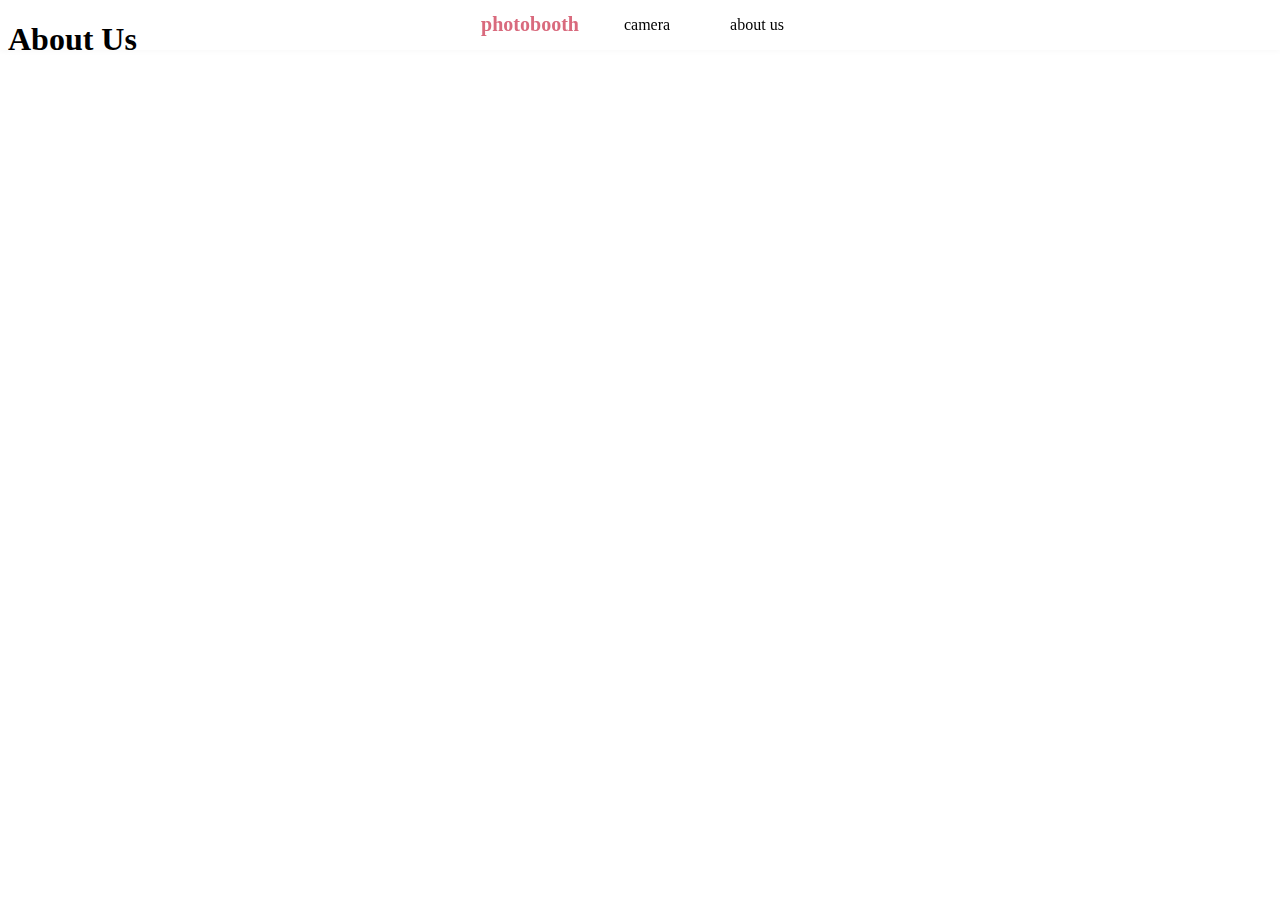
==== aboutus.html @ aa2adc07 "Photobooth" ====
<!DOCTYPE html>
<html lang="en">
<head>
    <meta charset="UTF-8">
    <meta name="viewport" content="width=device-width, initial-scale=1.0">
    <title>About Us</title>
    <link rel="stylesheet" href="aboutus.css">
</head>
<body>
    <header>
        <nav>
            <h1 class="logo">Photobooth</h1>
            <ul>
                <li><a href="index.html">Camera</a></li>
                <li><a href="aboutus.html">About Us</a></li>
            </ul>
        </nav>
    </header>
    <div class="container">
        
    </div>
    <h1>About Us</h1>
</body>
</html>
---- aboutus.css ----
/*NAVBAR*/
header {
    width: 100%;
    padding: 10px px;
    box-shadow: 0 2px 5px rgba(0, 0, 0, 0.022);
    position: fixed;
    top: 0;
    left: 0;
    z-index: 1000;
}

nav {
    display: flex;
   justify-content: center;
   align-items: center;
}

.logo {
    color: rgb(217, 106, 125);
    text-transform: lowercase;
    font-size: 20px;
    font-weight: bold;
}

ul {
    display: flex;
    list-style: none;
    margin: 0;
    padding: 0;
}

ul li {
    margin-left: 20px; 
}

li a {
    text-decoration: none;
    color: black;
    padding: 10px 15px;
    font-size: 16px;
    margin-left: 10px;
    transition: background 0.3s ease;
    text-transform: lowercase;
}

li a:hover {
  color: rgb(217, 106, 125);;
}
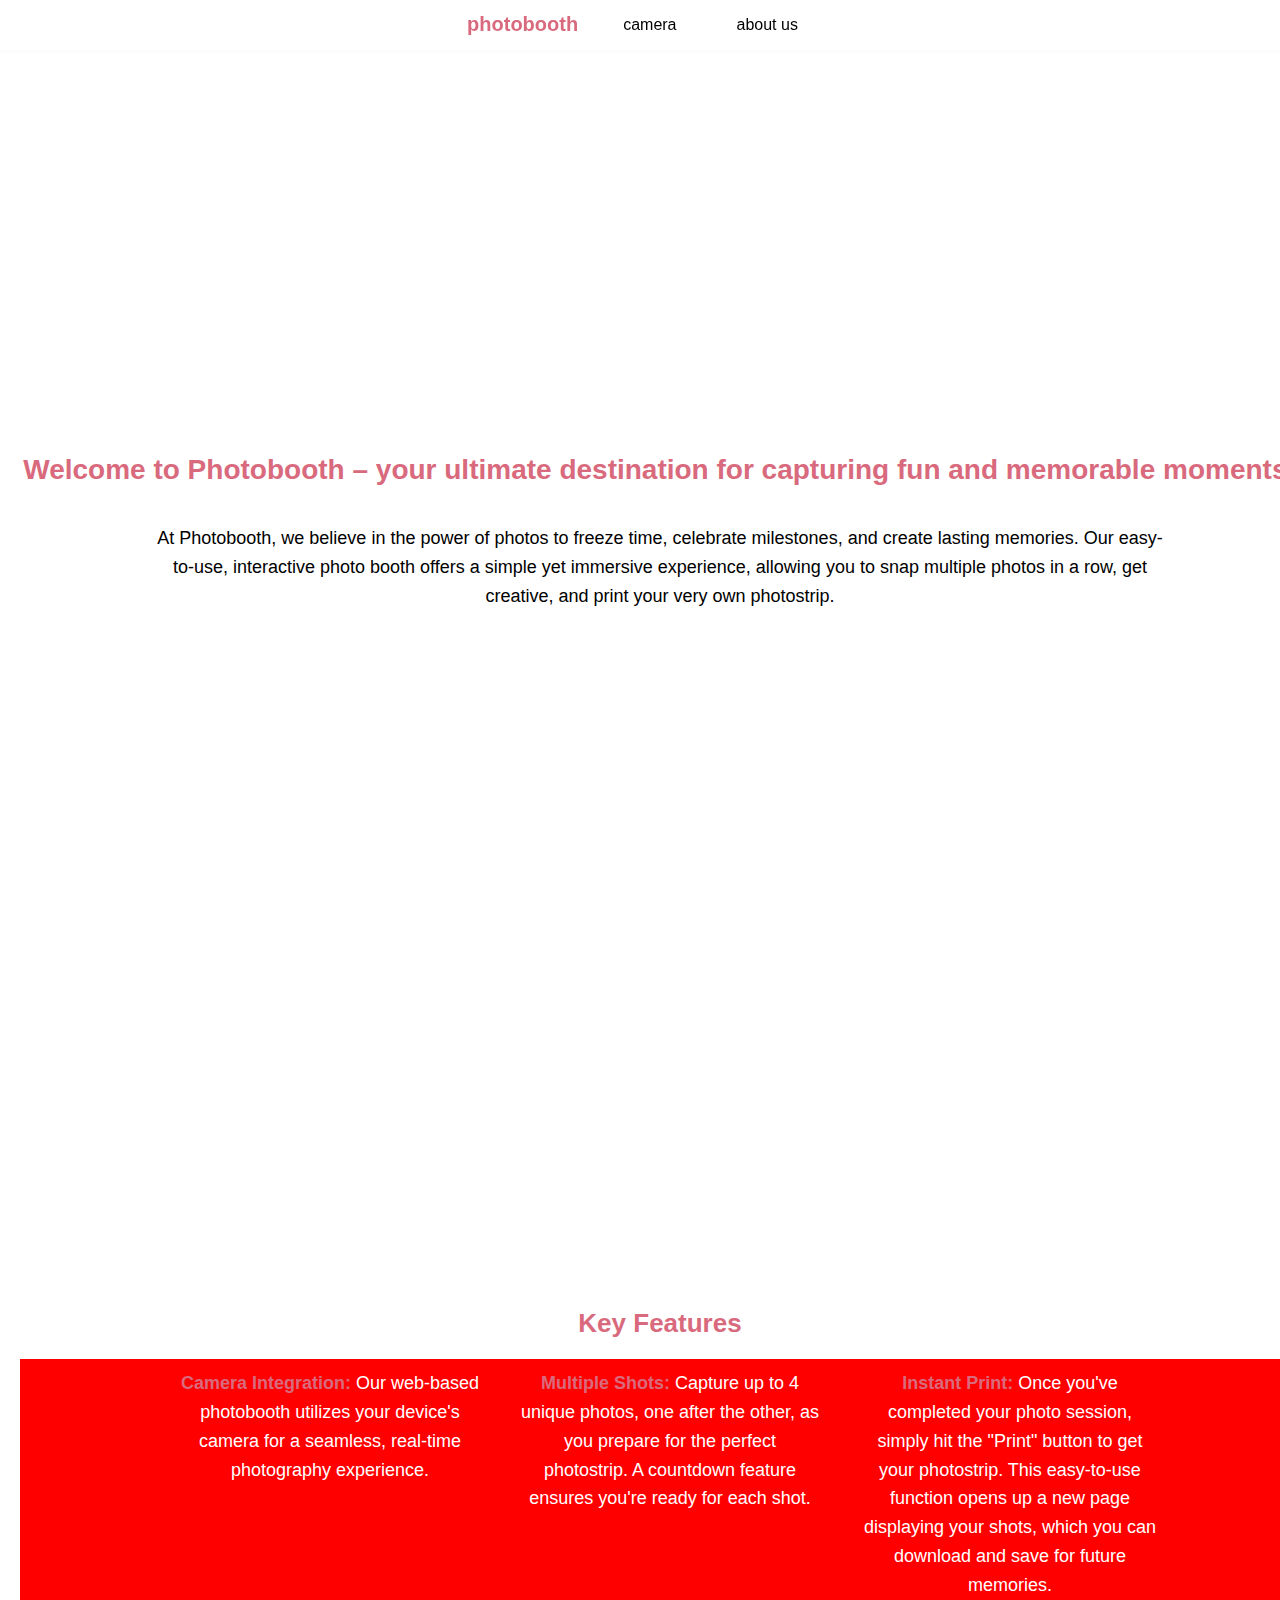
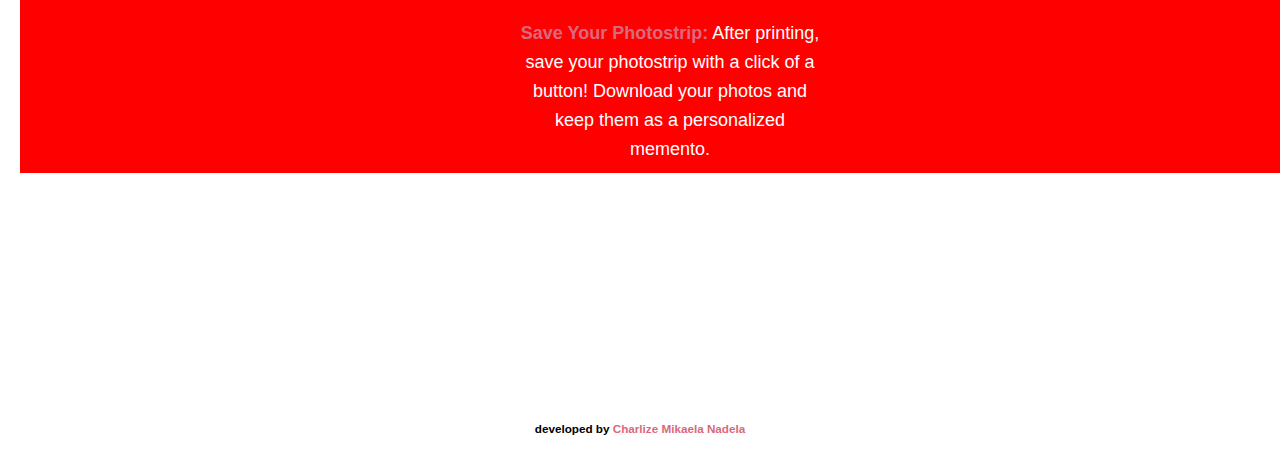
==== commit ad4c6bd0: "With about" ====
--- a/aboutus.html
+++ b/aboutus.html
@@ -16,9 +16,31 @@
             </ul>
         </nav>
     </header>
-    <div class="container">
-        
-    </div>
-    <h1>About Us</h1>
+
+    <section class="container-intro">
+        <div class="intro">
+            <h2>Welcome to Photobooth – your ultimate destination for capturing fun and memorable moments!</h2>
+            <p>
+                At Photobooth, we believe in the power of photos to freeze time, celebrate milestones, and create lasting memories. Our easy-to-use, interactive photo booth offers a simple yet immersive experience, allowing you to snap multiple photos in a row, get creative, and print your very own photostrip.
+            </p>
+        </div>
+    </section>
+    
+    <section class="container-features">
+        <div class="features">
+            <h2>Key Features</h2>
+            <ul class="featuresList">
+                <li class="featureItem"> <span class="featureTitle">Camera Integration:</span> Our web-based photobooth utilizes your device's camera for a seamless, real-time photography experience.</li>
+                <li class="featureItem"> <span class="featureTitle">Multiple Shots:</span>  Capture up to 4 unique photos, one after the other, as you prepare for the perfect photostrip. A countdown feature ensures you're ready for each shot.</li>
+                <li class="featureItem"> <span class="featureTitle">Instant Print:</span>  Once you've completed your photo session, simply hit the "Print" button to get your photostrip. This easy-to-use function opens up a new page displaying your shots, which you can download and save for future memories.</li>
+                <li class="featureItem"> <span class="featureTitle">Save Your Photostrip:</span>  After printing, save your photostrip with a click of a button! Download your photos and keep them as a personalized memento.</li>
+            </ul>
+        </div>
+    </section>
+    
+    <footer>
+        <h3>developed by <a href="https://github.com/charlysss-l" class="span-github">Charlize Mikaela Nadela </a></h3>
+    </footer>
+
 </body>
 </html>--- a/aboutus.css
+++ b/aboutus.css
@@ -1,12 +1,23 @@
+body {
+    font-family: Arial, sans-serif;
+    margin: 0;
+    padding: 0;
+   
+    color: black;
+    text-align: center; 
+}
+
 /*NAVBAR*/
 header {
+
     width: 100%;
     padding: 10px px;
     box-shadow: 0 2px 5px rgba(0, 0, 0, 0.022);
     position: fixed;
     top: 0;
     left: 0;
-    z-index: 1000;
+    z-index: 1;
+    background-color: white;
 }
 
 nav {
@@ -46,3 +57,99 @@
 li a:hover {
   color: rgb(217, 106, 125);;
 }
+
+/* SECTION */
+section {
+    width: 100%;
+    padding: 20px;
+}
+
+/* INTRO */
+.container-intro {
+    display: flex;
+    justify-content: center;
+    align-items: center;
+    flex-direction: column;
+    height: 100vh;
+    padding-top: 80px; /
+}
+
+.intro {
+    display: flex;
+    justify-content: center;
+    align-items: center;
+    flex-direction: column;
+    text-align: center;
+}
+
+.intro h2 {
+    font-size: 28px;
+    margin-bottom: 20px;
+    color: rgb(217, 106, 125);
+}
+
+.intro p {
+    font-size: 18px;
+    max-width: 80%;
+    text-align: center;
+    line-height: 1.6;
+}
+
+/* FEATURES */
+.container-features {
+    display: flex;
+    justify-content: center;
+    align-items: center;
+    flex-direction: column;
+    height: 100vh;
+    padding-top: 80px; /
+ 
+}
+
+.features h2 {
+    font-size: 26px;
+    margin-bottom: 20px;
+    color: rgb(217, 106, 125);
+}
+
+.featuresList {
+    display: flex;
+    flex-direction: row; /* Change to row to display the items horizontally */
+    justify-content: center;
+    padding: 0;
+    margin: 0;
+    list-style: none;
+    background-color: red; /* Add background color red to the list */
+    width: 100%; /* Ensure it takes full width */
+    flex-wrap: wrap; /* Allow items to wrap if necessary */
+    box-sizing: border-box;
+}
+
+.featureItem {
+    font-size: 18px;
+    width: 25%; /* Adjust width to fit the items side by side */
+    padding: 10px;
+    box-sizing: border-box;
+    line-height: 1.6;
+    color: white; /* Ensure text is readable on red background */
+}
+
+.featureTitle {
+    color: rgb(217, 106, 125);
+    font-weight: bold;
+}
+
+/* FOOTER */
+footer {
+    font-size: 10px;
+    text-align: center;
+    bottom: 0;
+    width: 100%;
+    padding: 10px 0;
+    background-color: #fff; /* Add a background to footer */
+}
+
+.span-github {
+    color: rgb(217, 106, 125);
+    text-decoration: none;
+}
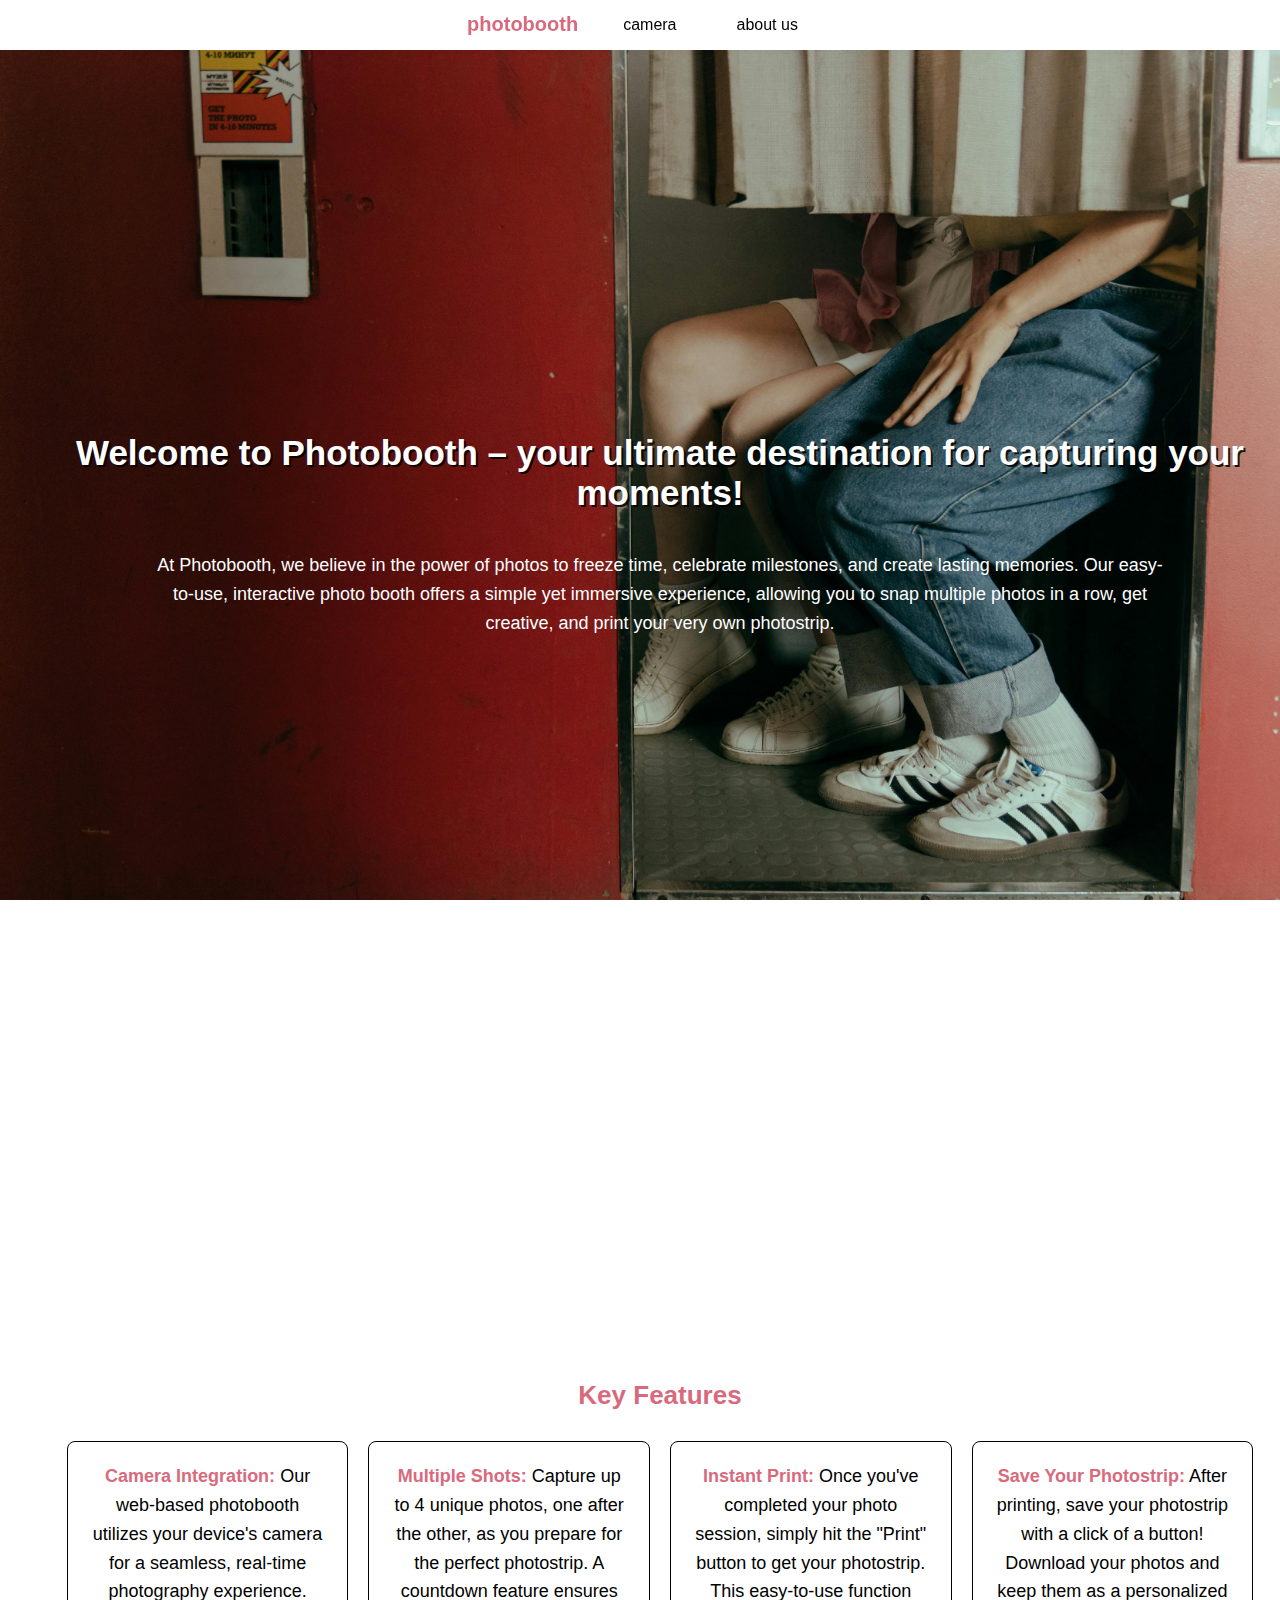
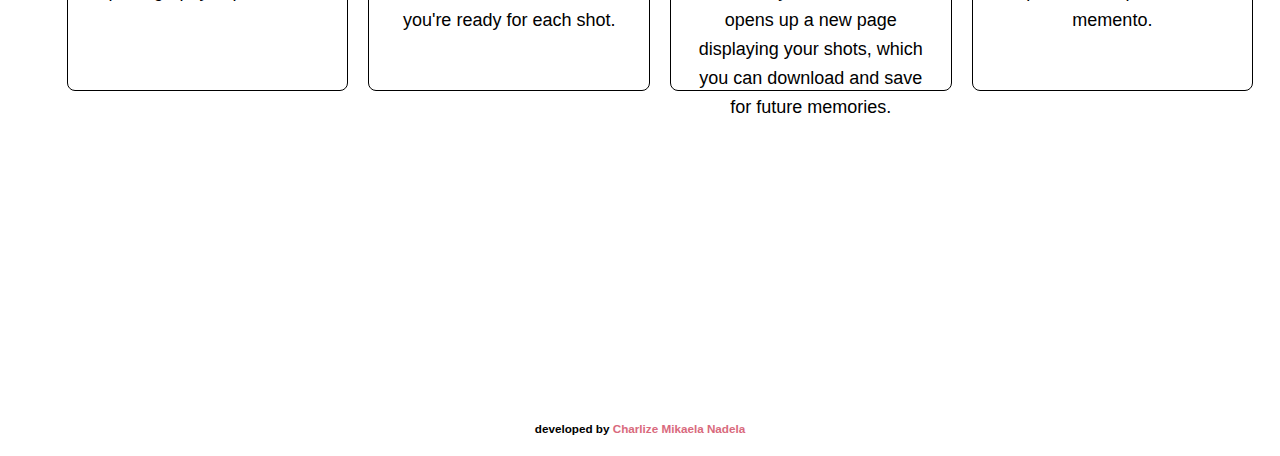
==== commit b3dad5c4: "css" ====
--- a/aboutus.html
+++ b/aboutus.html
@@ -19,13 +19,13 @@
 
     <section class="container-intro">
         <div class="intro">
-            <h2>Welcome to Photobooth – your ultimate destination for capturing fun and memorable moments!</h2>
+            <h2>Welcome to Photobooth – your ultimate destination for capturing your moments!</h2>
             <p>
                 At Photobooth, we believe in the power of photos to freeze time, celebrate milestones, and create lasting memories. Our easy-to-use, interactive photo booth offers a simple yet immersive experience, allowing you to snap multiple photos in a row, get creative, and print your very own photostrip.
             </p>
         </div>
     </section>
-    
+
     <section class="container-features">
         <div class="features">
             <h2>Key Features</h2>
--- a/aboutus.css
+++ b/aboutus.css
@@ -2,7 +2,7 @@
     font-family: Arial, sans-serif;
     margin: 0;
     padding: 0;
-   
+    
     color: black;
     text-align: center; 
 }
@@ -71,7 +71,12 @@
     align-items: center;
     flex-direction: column;
     height: 100vh;
-    padding-top: 80px; /
+    padding-top: 80px; 
+    background: url(images/about.jpg);
+    min-height: 500px;
+    background-size: cover;
+    background-attachment: fixed;
+    color: white;
 }
 
 .intro {
@@ -83,9 +88,10 @@
 }
 
 .intro h2 {
-    font-size: 28px;
+    font-size: 35px;
     margin-bottom: 20px;
-    color: rgb(217, 106, 125);
+    color: rgb(255, 255, 255);
+    text-shadow: 2px 2px rgba(0, 0, 0, 0.862);
 }
 
 .intro p {
@@ -102,7 +108,7 @@
     align-items: center;
     flex-direction: column;
     height: 100vh;
-    padding-top: 80px; /
+    padding-top: 80px; 
  
 }
 
@@ -114,29 +120,41 @@
 
 .featuresList {
     display: flex;
-    flex-direction: row; /* Change to row to display the items horizontally */
+    flex-direction: row; 
     justify-content: center;
+    align-items: center;
     padding: 0;
     margin: 0;
     list-style: none;
-    background-color: red; /* Add background color red to the list */
-    width: 100%; /* Ensure it takes full width */
-    flex-wrap: wrap; /* Allow items to wrap if necessary */
+    width: 100%; 
+    flex-wrap: wrap; 
     box-sizing: border-box;
 }
 
 .featureItem {
     font-size: 18px;
-    width: 25%; /* Adjust width to fit the items side by side */
-    padding: 10px;
+    width: 22%; 
+    height: 250px;
+    margin: 10px; 
+    padding: 20px;
     box-sizing: border-box;
     line-height: 1.6;
-    color: white; /* Ensure text is readable on red background */
+    border: 1px solid rgb(0, 0, 0);
+    color: rgb(0, 0, 0);
+    background-color: #ffffff;
+    border-radius: 8px;
+    transition: transform 0.3s ease, box-shadow 0.3s ease;
+}
+
+.featureItem:hover {
+    transform: translateY(-10px);
+    box-shadow: 0 4px 12px rgba(0, 0, 0, 0.1); 
 }
 
 .featureTitle {
     color: rgb(217, 106, 125);
     font-weight: bold;
+    margin-bottom: 10px; 
 }
 
 /* FOOTER */
